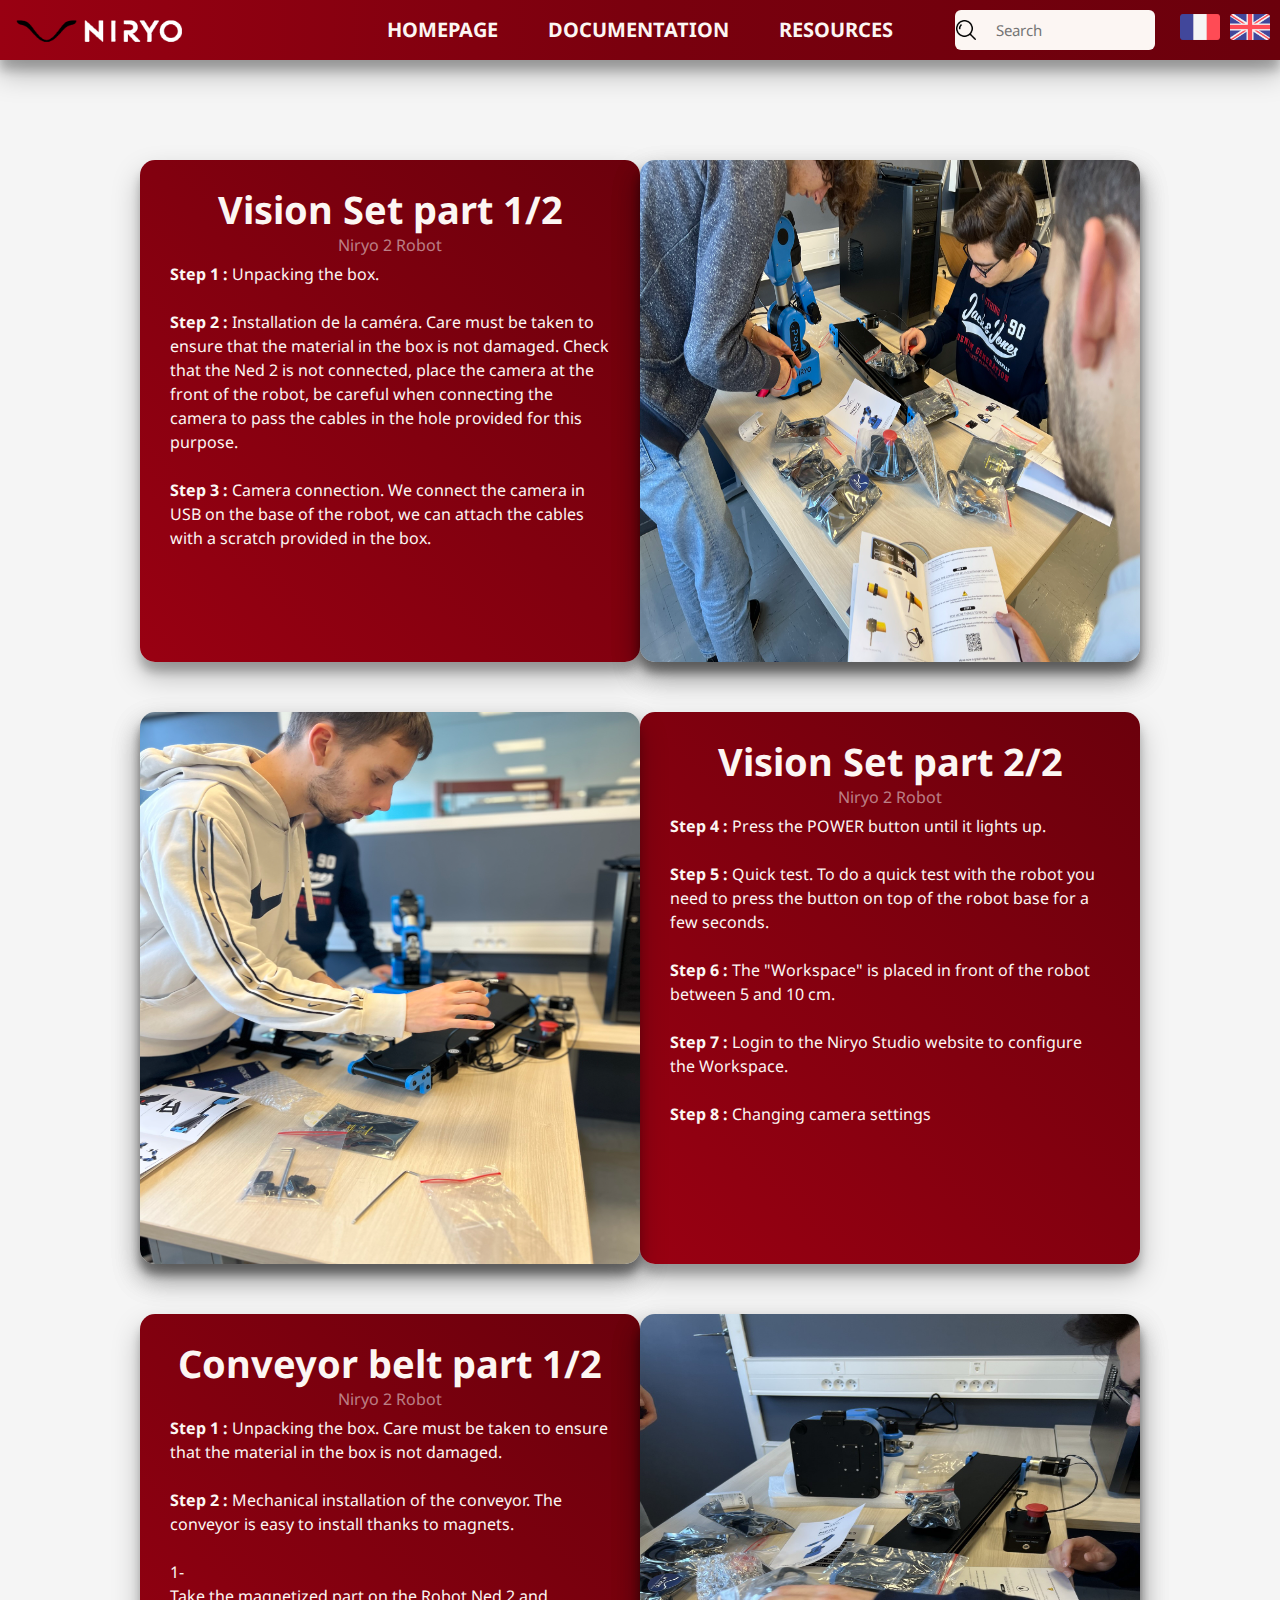
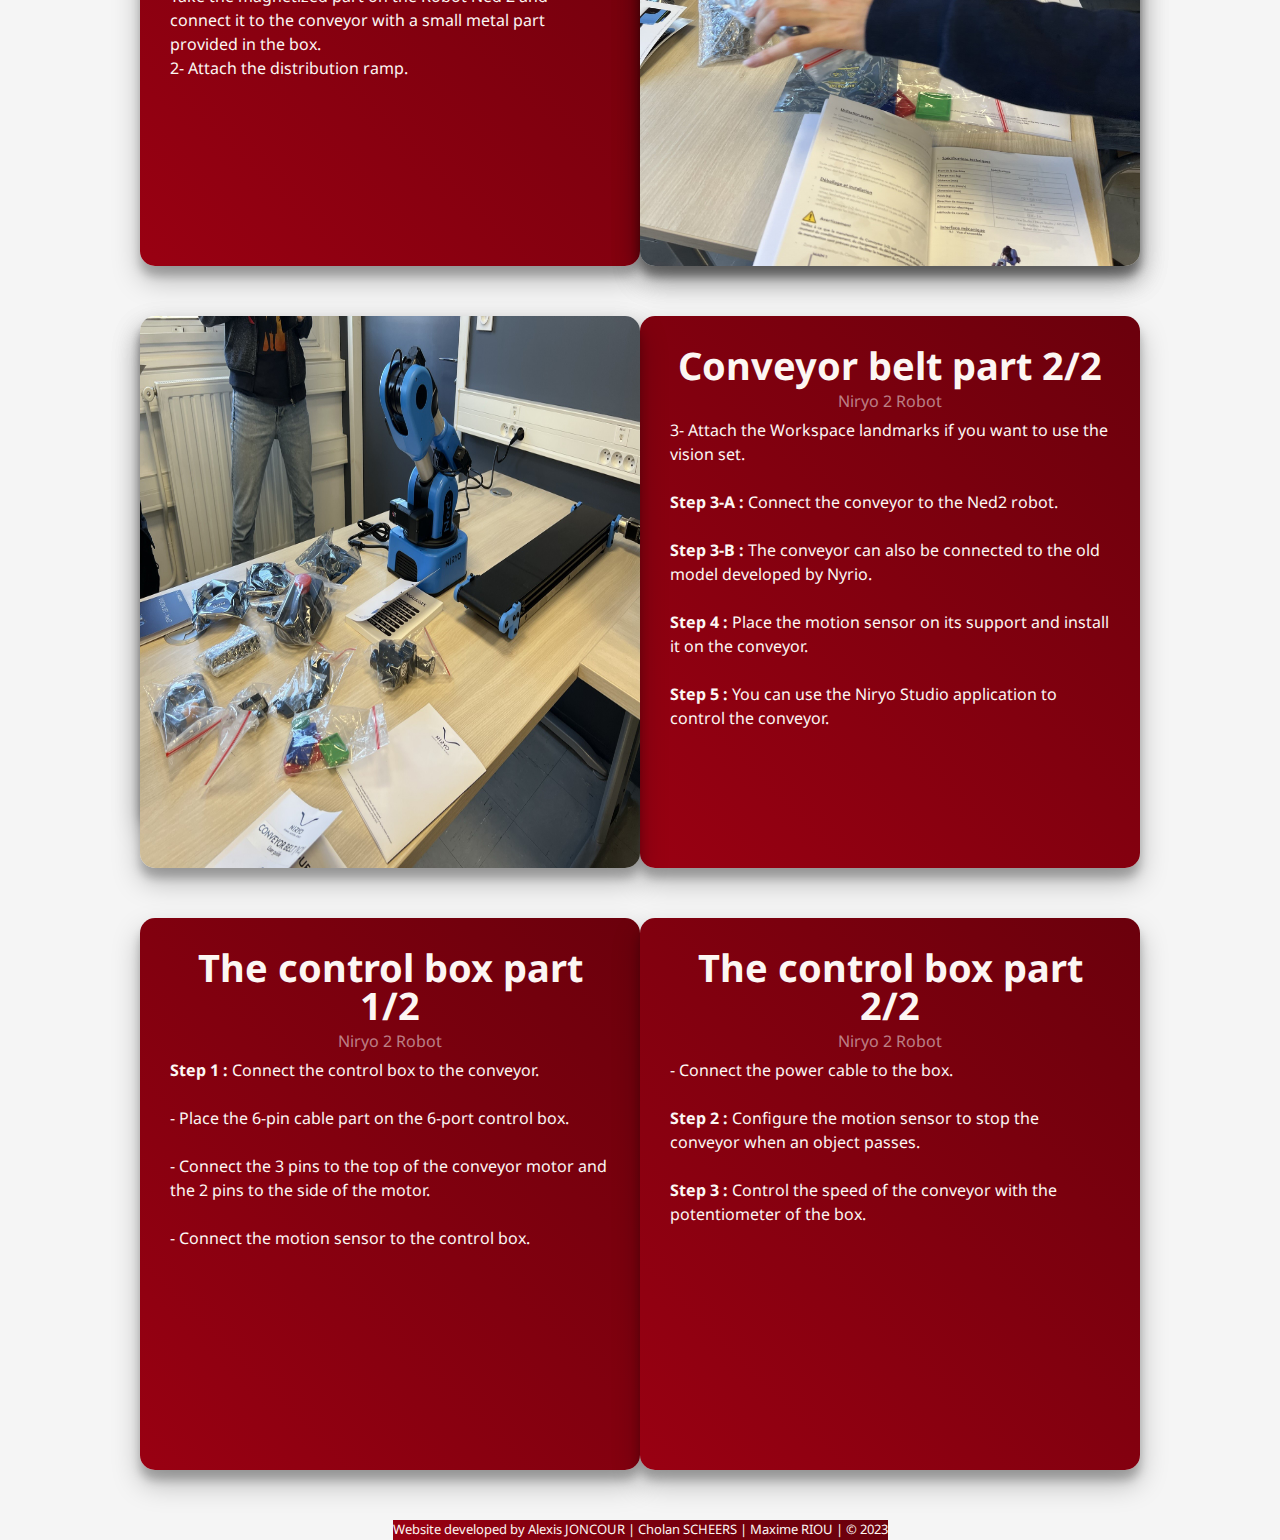
==== eng_documentation.html @ 46eecc45 "Add files via upload" ====
<!DOCTYPE html>
<html lang="en">

<head>
  <meta charset="UTF-8">
  <meta http-equiv="X-UA-Compatible" content="IE=edge">
  <meta name="viewport" content="width=device-width, initial-scale=1.0">
  <link rel="shortcut icon" href="assets/icons/bras-robotise.png">
  <link href="style2.css" rel="stylesheet" type="text/css" />
  <script src="script.js" async></script>
  <title>Documentation | Nyrio Ned²</title>
</head>

<body>

  <!-- Barre de Navigation -->
  <div class="nav-container">
    <a href="eng_accueil.html"><img class="navbar-logo" src="assets/icons/logo-niryo-noir.png"></a>

    <!-- Menu Burger -->
    <div class="navbar-burger-items" id="burger-items">
      <ul>
        <li>
          <a href="eng_accueil.html" class="burger-btn">Homepage</a>
        </li>
        <li>
          <a href="eng_documentation.html" class="burger-btn">Documentation</a>
        </li>
        <li>
          <a href="eng_informations.html" class="burger-btn">Resources</a>
        </li>
        <li>
          <a href="documentation.html"><img src="assets/icons/flag-fr.png" class="flag-unit"></a>
          <a href="eng_documentation.html"><img src="assets/icons/flag-uk.png" class="flag-unit"></a>
        </li>
      </ul>
    </div>

    <div class="navbar-burger">

      <label class="burger" for="button-burger"><img src="assets/icons/menu.png" class="img-burger"></label>
      <button id="button-burger" onclick="burgerclic()"></button>

    </div>

    <nav class="navbar-items">
      <ul>
        <li class="button-nav">
          <a href="eng_accueil.html">Homepage</a>
        </li>
        <li class="button-nav">
          <a href="eng_documentation.html">Documentation</a>
        </li>
        <li class="button-nav">
          <a href="eng_informations.html">Resources</a>

        </li>
      </ul>
    </nav>

    <div class="navbar-search">
      <input type="search" placeholder="Search" class="navbar-search">

      <div class="flags">
        <a href="documentation.html"><img src="assets/icons/flag-fr.png" class="flag-unit"></a>
        <a href="eng_documentation.html"><img src="assets/icons/flag-uk.png" class="flag-unit"></a>
      </div>
    </div>

  </div>



  <div class="parent2">
    <div class="div2_1">
      <!-- <div class="widget2"> -->
        <div class="widget-value2"><h4>Vision Set part 1/2</h4></div>
        <label class="widget-label2">Niryo 2 Robot </label>
        <div class="avatar2">
          <div>
            <p>
              <strong>Step 1 :</strong> Unpacking the box. <br><br>
              <strong>Step 2 :</strong> Installation de la caméra. Care must be taken to ensure that the material in the box is not damaged. Check that the Ned 2 is not connected, place the camera at the front of the robot, be careful when connecting the camera to pass the cables in the hole provided for this purpose. <br><br>
              <strong>Step 3 :</strong> Camera connection. We connect the camera in USB on the base of the robot, we can attach the cables with a scratch provided in the box.<br><br>
            </p>
          </div>
        </div>
      <!-- </div> -->
    </div>

    <div class="div2_2">
      <div class="container2_1">
        <img src="assets/photos/montage1.png" class="imgm1">
        <div class="overlay2_1">
          <div class="text2">Deployment of the robot hardware</div>
        </div>
      </div>
    </div>

    <div class="div2_3">
      <div class="container2_2">
        <img src="assets/photos/montage2.png" class="imgm2">
        <div class="overlay2_2">
          <div class="text2">Maxime fixing the sensors around the conveyor</div>
        </div>
      </div>
    </div>

    <div class="div2_4">
      <div class="widget2">
        <div class="widget-value2"><h4>Vision Set part 2/2</h4></div>
        <label class="widget-label2">Niryo 2 Robot </label>
        <div class="avatar2">
          <div>
            <p>
              <strong>Step 4 :</strong> Press the POWER button until it lights up. <br><br>
              <strong>Step 5 :</strong> Quick test. To do a quick test with the robot you need to press the button on top of the robot base for a few seconds. <br><br>
              <strong>Step 6 :</strong> The "Workspace" is placed in front of the robot between 5 and 10 cm.<br><br> 
              <strong>Step 7 :</strong> Login to the Niryo Studio website to configure the Workspace. <br><br> 
              <strong>Step 8 :</strong> Changing camera settings<br><br>
            </p>
          </div>
        </div>
      </div>
    </div>

    <div class="div2_5">
      <div class="widget2">
        <div class="widget-value2"><h4>Conveyor belt part 1/2</h4></div>
        <label class="widget-label2">Niryo 2 Robot </label>
        <div class="avatar2">
          <div>
            <p>
              <strong>Step 1 :</strong> Unpacking the box. Care must be taken to ensure that the material in the box is not damaged. <br><br>
              <strong>Step 2 :</strong> Mechanical installation of the conveyor. The conveyor is easy to install thanks to magnets. <br><br>
              1- <br>Take the magnetized part on the Robot Ned 2 and connect it to the conveyor with a small metal part provided in the box. <br>
              2- Attach the distribution ramp.
            </p>
          </div>
        </div>
      </div>
    </div>
 
     <div class="div2_6">
      <div class="container2_3">
        <img src="assets/photos/IMG_0251.jpg" class="imgm3">
        <div class="overlay2_3">
          <div class="text2">Alexis assembling the conveyor belt</div>
        </div>
      </div>
    </div>

    <div class="div2_7">
      <div class="container2_4">
        <img src="assets/photos/IMG_0248.jpg" class="imgm4">
        <div class="overlay2_4">
          <div class="text2">The material before assembly.</div>
        </div>
      </div>
    </div>

    <div class="div2_8">
      <div class="widget2">
        <div class="widget-value2"><h4>Conveyor belt part 2/2</h4></div>
        <label class="widget-label2">Niryo 2 Robot </label>
        <div class="avatar2">
          <div>
            <p>
             3- Attach the Workspace landmarks if you want to use the vision set.<br><br>
             <strong>Step 3-A :</strong> Connect the conveyor to the Ned2 robot.<br><br>
             <strong>Step 3-B :</strong> The conveyor can also be connected to the old model developed by Nyrio.<br><br>
             <strong>Step 4 :</strong> Place the motion sensor on its support and install it on the conveyor.<br><br>
             <strong>Step 5 :</strong> You can use the Niryo Studio application to control the conveyor.<br><br>
            </p>
          </div>
        </div>
      </div>
    </div>

    <div class="div2_9">
      <div class="widget2">
        <div class="widget-value2"><h4>The control box part 1/2</h4></div>
        <label class="widget-label2">Niryo 2 Robot </label>
        <div class="avatar2">
          <div>
            <p>
              <strong>Step 1 :</strong> Connect the control box to the conveyor.<br><br>
             - Place the 6-pin cable part on the 6-port control box.<br><br>
             - Connect the 3 pins to the top of the conveyor motor and the 2 pins to the side of the motor.<br><br>
             - Connect the motion sensor to the control box.<br><br>   
            </p>
          </div>
        </div>
      </div>
    </div>

    <div class="div2_10">
      <div class="widget2">
        <div class="widget-value2"><h4>The control box part 2/2</h4></div>
        <label class="widget-label2">Niryo 2 Robot</label>
        <div class="avatar2">
          <div>
            <p>
              - Connect the power cable to the box.<br><br> 
              <strong>Step 2 :</strong> Configure the motion sensor to stop the conveyor when an object passes.<br><br>
              <strong>Step 3 :</strong> Control the speed of the conveyor with the potentiometer of the box.<br><br>
            </p>
          </div>
        </div>
      </div>
    </div>
  </div>

</body>


<footer>
  <div class="footer-credits">
    <p>Website developed by Alexis JONCOUR | Cholan SCHEERS | Maxime RIOU | © 2023</p>
  </div>
</footer>

</html>


<script>
  window.addEventListener('load', function() {
    // Fonction pour changer la couleur de fond de .nav-container
    function changeColor() {
      var navContainer = document.querySelector('.nav-container');
      var footer = document.querySelector('.footer-credits')

      var div2_1 = document.querySelector('.div2_1')
      var div2_4 = document.querySelector('.div2_4')
      var div2_5 = document.querySelector('.div2_5')
      var div2_8 = document.querySelector('.div2_8')
      var div2_9 = document.querySelector('.div2_9')
      var div2_10 = document.querySelector('.div2_10')

      var overlay2_1 = document.querySelector('.overlay2_1')
      var overlay2_2 = document.querySelector('.overlay2_2')
      var overlay2_3 = document.querySelector('.overlay2_3')
      var overlay2_4 = document.querySelector('.overlay2_4')

      navContainer.style.background = "linear-gradient(to right, #990012, #7a000e, #6b000c)";
      footer.style.background = "linear-gradient(to right, #990012, #7a000e, #6b000c)";

      div2_1.style.background = "linear-gradient(45deg, #990012, #6b000c)";
      div2_4.style.background = "linear-gradient(45deg, #990012, #6b000c)";
      div2_5.style.background = "linear-gradient(45deg, #990012, #6b000c)";
      div2_8.style.background = "linear-gradient(45deg, #990012, #6b000c)";
      div2_9.style.background = "linear-gradient(45deg, #990012, #6b000c)";
      div2_10.style.background = "linear-gradient(45deg, #990012, #6b000c)";

      overlay2_1.style.backgroundColor = "#990012";
      overlay2_2.style.backgroundColor = "#990012";
      overlay2_3.style.backgroundColor = "#990012";
      overlay2_4.style.backgroundColor = "#990012";


      
      
    }
  
    // Appel de la fonction pour changer la couleur de fond de .nav-container
    changeColor();
  });
</script>
---- style2.css ----
@import url('https://fonts.googleapis.com/css2?family=Bitter:wght@500&family=Merriweather+Sans&family=Noto+Sans&display=swap');
@import url('https://fonts.googleapis.com/css2?family=Libre+Franklin:wght@500&display=swap');

/*==== PRINCIPALE ====*/
*, ::before, ::after { /* modification margin et padding par défaut de la page pour éviter des pbs au niveau des width et height */
    box-sizing: border-box;
    margin: 0;
    padding: 0;
    font-family: 'Noto Sans', sans-serif;
}

:root {
    --fluid-width: calc(100vw - 3rem);
    --hauteur-menu: 60px;
}

html {
    scroll-behavior: smooth; /* Animation de scroll plus propre */
    background-color:#FCF6F3;
}

/*==== BARRE DE NAVIGATION  ====*/

.nav-container {
    height: 60px; 
    width: 100%; 
    display: flex;
    justify-content: space-between;
    align-items: center;
    background: linear-gradient(to left, #001952, #043775, #12769E);
    box-shadow: rgba(0, 0, 0, 0.25) 0px 14px 28px, rgba(0, 0, 0, 0.22) 0px 10px 10px;
    transition: height 0.3s ease;
}

nav ul{
    display: flex;
    list-style: none;
    gap: 50px;
}
/*Div Logo*/
.navbar-logo{
    height: 200px;
    display: flex;
    justify-content: start;
    padding: 15px;
}

/*Div Navbar*/
.navbar-items{
    display: flex;
    justify-content: center;
    text-decoration: none;
}
.button-nav a {
    font-weight: bold;
    font-size: 20px;
    color: #FCF6F3;
    text-transform: uppercase;
    text-decoration: none;
}
.button-nav:hover { 
    transition: all 0.2s ease-in-out;
    opacity: 0.7;
}

/*Div Search + Flags*/
.flags{
    display: flex;
    margin-right: 5px;
}
.flag-unit{
    height: 40px;
    margin: 5px;
    cursor: pointer;
}

.navbar-search{
    display: flex;
    justify-content: end;
    align-items: center;
    gap: 20px;
}

/*Barre de Recherche*/
.navbar-search {
    border: 0;
    height: 40px;
    background-repeat: no-repeat;
    border-radius: 6px;
    padding-left: 20px;
    width: 200px;
    font-size: 18px;
}

input[type="search"] {
    display: block;
    margin: 0;
    padding: 9px 4px 9px 40px;
    font-size: 15px;
    color: inherit;
    border: 1px solid transparent;
    border-radius: inherit;
    background: #FCF6F3 url("assets/icons/search.png") bottom center no-repeat;
    background-position: left;
    background-size: 20px;
}


/*==== MENU BURGER ====*/

.navbar-burger-items{
    display: none;
    justify-content: center;
    flex-direction: row;
    font-size: 30px;
}

.navbar-burger-items ul{
    list-style: none;
    gap: 50px;
    text-decoration: none;
    text-align: center;
}

.navbar-burger-items a{
    font-weight: bold;
    font-size: 40px;
    color: #FCF6F3;
    text-transform: uppercase;
    text-decoration: none;
}

.burger-btn:hover { 
    transition: all 0.2s ease-in-out;
    opacity: 0.7;
}

.navbar-burger{
    display: flex;
    flex-direction: column;
    text-decoration: none;
}

#button-burger {display:none;}

.img-burger{
    display: flex;
    cursor: pointer;
    justify-content: center;
    overflow: visible;
    width: 60px;
    padding: 5px;
}

.img-burger:hover{
    transition: all 0.15s ease-in-out;
    opacity: 0.5;
}




body {
    place-items: center;
    font-family: "Euclid Circular A";
    line-height: 1.5;
    background: whitesmoke;
    
}

button {
    border: 0;
}

.widget-value2 {
    font-size: 38px;
    line-height: 1;
}

.widget-label2 {
    display: block;
    color: rgba(255, 255, 255, 0.5);
    padding-bottom: 20px;
}

.avatar2 {
    display: flex;
}
h4 {
    text-align: center;
}

.parent2 label{
    padding: 5px;
    text-align: center;
}

/* Grid CSS en dessous */
.parent2 {
    display: grid;
    grid-template-columns: repeat(2, 1fr);
    grid-template-rows: repeat(5, 1fr);
    grid-column-gap: 0px;
    grid-row-gap: 50px;
    padding: 50px;
    color: #FCF6F3;
    }

    .div2_1 { 
        grid-area: 1 / 1 / 2 / 2; 
        background: linear-gradient(45deg, #12769E, #001952   );
        padding: 30px;
        width: 500px;
        height: 502px;
        border-radius: 15px;
        margin-left: auto;
        margin-right: auto;
        margin-top: 50px;
        box-shadow: rgba(0, 0, 0, 0.25) 0px 14px 28px, rgba(0, 0, 0, 0.22) 0px 10px 10px;
    }
    .div2_2 { 
        grid-area: 1 / 2 / 2 / 3;
        padding: auto;
        width: 500px;
        height: 502px;
        border-radius: 15px;
        margin-left: auto;
        margin-right: auto;
        margin-top: 50px;
        box-shadow: rgba(0, 0, 0, 0.25) 0px 14px 28px, rgba(0, 0, 0, 0.22) 0px 10px 10px;
     }
    .div2_3 {
        grid-area: 2 / 1 / 3 / 2; 
        width: 500px;
        height: 552px;
        border-radius: 15px;
        margin-left: auto;
        margin-right: auto;
        margin-top: auto;
        box-shadow: rgba(0, 0, 0, 0.25) 0px 14px 28px, rgba(0, 0, 0, 0.22) 0px 10px 10px;
        }
    .div2_4 {
        grid-area: 2 / 2 / 3 / 3;
        background: linear-gradient(45deg, #12769E, #001952   );
        padding: 30px;
        width: 500px;
        height: 552px;
        border-radius: 15px;
        margin-left: auto;
        margin-right: auto;
        margin-top: auto;
        box-shadow: rgba(0, 0, 0, 0.25) 0px 14px 28px, rgba(0, 0, 0, 0.22) 0px 10px 10px;
         }
    .div2_5 { 
        grid-area: 3 / 1 / 4 / 2; 
        background: linear-gradient(45deg, #12769E, #001952   );
        padding: 30px;
        width: 500px;
        height: 552px;
        border-radius: 15px;
        margin-left: auto;
        margin-right: auto;
        box-shadow: rgba(0, 0, 0, 0.25) 0px 14px 28px, rgba(0, 0, 0, 0.22) 0px 10px 10px;
    }
    .div2_6 { 
        grid-area: 3 / 2 / 4 / 3;
        width: 500px;
        height: 552px;
        border-radius: 15px;
        margin-left: auto;
        margin-right: auto;
        box-shadow: rgba(0, 0, 0, 0.25) 0px 14px 28px, rgba(0, 0, 0, 0.22) 0px 10px 10px;
    }
    .div2_7 { 
        grid-area: 4 / 1 / 5 / 2;
        width: 500px;
        height: 502px;
        border-radius: 15px;
        margin-left: auto;
        margin-right: auto;
        box-shadow: rgba(0, 0, 0, 0.25) 0px 14px 28px, rgba(0, 0, 0, 0.22) 0px 10px 10px;
     }
    .div2_8 { 
        grid-area: 4 / 2 / 5 / 3; 
        background: linear-gradient(45deg, #12769E, #001952   );
        padding: 30px;
        width: 500px;
        height: 552px;
        border-radius: 15px;
        margin-left: auto;
        margin-right: auto;
        box-shadow: rgba(0, 0, 0, 0.25) 0px 14px 28px, rgba(0, 0, 0, 0.22) 0px 10px 10px;
    }
    .div2_9 { 
        grid-area: 5 / 1 / 6 / 2;
        background: linear-gradient(45deg, #12769E, #001952   );
        padding: 30px;
        width: 500px;
        border-radius: 15px;
        margin-left: auto;
        margin-right: auto;
        box-shadow: rgba(0, 0, 0, 0.25) 0px 14px 28px, rgba(0, 0, 0, 0.22) 0px 10px 10px;
     }
    .div2_10 { 
        grid-area: 5 / 2 / 6 / 3;
        background: linear-gradient(45deg, #12769E, #001952   );
        padding: 30px;
        width: 500px;
        border-radius: 15px;
        margin-left: auto;
        margin-right: auto;
        box-shadow: rgba(0, 0, 0, 0.25) 0px 14px 28px, rgba(0, 0, 0, 0.22) 0px 10px 10px;
    }


/* Fin de Grid*/ 
.imgm1 {
    display: block;
    margin-left: auto;
    margin-right: auto;
    margin-top: auto;
    width: 500px;
    height: 502px;
    border-radius: 15px;
    box-shadow: rgba(0, 0, 0, 0.25) 0px 14px 28px, rgba(0, 0, 0, 0.22) 0px 10px 10px;
    
}

.imgm2 {
    display: block;
    margin-left: auto;
    margin-right: auto;
    margin-bottom: auto;
    margin-top: auto;
    width: 500px;
    height: 552px;
    border-radius: 15px;
    box-shadow: rgba(0, 0, 0, 0.25) 0px 14px 28px, rgba(0, 0, 0, 0.22) 0px 10px 10px;
}

.imgm3 {
    display: block;
    margin-left: auto;
    margin-right: auto;
    margin-top: auto;
    width: 500px;
    height: 552px;
    border-radius: 15px;
    box-shadow: rgba(0, 0, 0, 0.25) 0px 14px 28px, rgba(0, 0, 0, 0.22) 0px 10px 10px;
    
}

.imgm4 {
    display: block;
    margin-left: auto;
    margin-right: auto;
    margin-top: auto;
    width: 500px;
    height: 552px;
    border-radius: 15px;
    box-shadow: rgba(0, 0, 0, 0.25) 0px 14px 28px, rgba(0, 0, 0, 0.22) 0px 10px 10px;
    
}

.container2_1 {
    position: relative;
    width: 100%;
}
.container2_2 {
    position: relative;
    width: 100%;
}
.container2_3 {
    position: relative;
    width: 100%;
}
.container2_4 {
    position: relative;
    width: 100%;
}

.overlay2_1 {
    position: absolute;
    margin-left: auto;
    margin-right: auto;
    top: 0;
    bottom: 0;
    left: 0;
    right: 0;
    width: 500px;
    height: 502px;
    opacity: 0;
    transition: .5s ease;
    background-color: #12769E;
    border-radius: 15px;
}
.overlay2_2 {
    position: absolute;
    margin-left: auto;
    margin-right: auto;
    top: 0;
    bottom: 0;
    left: 0;
    right: 0;
    width: 500px;
    height: 552px;
    opacity: 0;
    transition: .5s ease;
    background-color: #12769E;
    border-radius: 15px;
}

.overlay2_3 {
    position: absolute;
    margin-left: auto;
    margin-right: auto;
    top: 0;
    bottom: 0;
    left: 0;
    right: 0;
    width: 500px;
    height: 552px;
    opacity: 0;
    transition: .5s ease;
    background-color: #12769E;
    border-radius: 15px;
}

.overlay2_4 {
    position: absolute;
    margin-left: auto;
    margin-right: auto;
    top: 0;
    bottom: 0;
    left: 0;
    right: 0;
    width: 500px;
    height: 552px;
    opacity: 0;
    transition: .5s ease;
    background-color: #12769E;
    border-radius: 15px;
}

.container2_1:hover .overlay2_1 {
    opacity: 0.70;
}
.container2_2:hover .overlay2_2 {
    opacity: 0.70;
}
.container2_3:hover .overlay2_3 {
    opacity: 0.70;
}
.container2_4:hover .overlay2_4 {
    opacity: 0.70;
}


.text2 {
    text-align: center;
    font-size: 20px;
    position: absolute;
    top: 50%;
    left: 50%;
    transform: translate(-50%, -50%);
    -ms-transform: translate(-50%, -50%);
    
}

/* Footer */
.footer-credits{
    font-size: 13px;
    text-align: center;
    color:#FCF6F3;
    width: 100%;
    background: linear-gradient(to left, #001952, #043775, #12769E);
}


/* === RESPONSIVE === */

/* = Petit Ecran = */
@media only screen and (max-width: 1208px) {
    .img-burger {
        display: flex;
    }
    .navbar-burger-items{
        display: none;
    }

    .navbar-items {
        display: none;
    }
    .navbar-search {
        display: none;
    }

    .parent2 {display: flex;flex-direction: column;}
    .div2_2 {display: none;}
    .div2_3 {display: none;}
    .div2_6 {display: none;}
    .div2_7 {display: none;}

    .div2_1 {
        width: 40%;
        height: 5%;
    }
    .div2_4 {
        width: 40%;
        height: 5%;}
    .div2_5 {
        width: 40%;
        height: 5%;}
    .div2_8 {
        width: 40%;
        height: 5%;}
    .div2_9 {
        width: 40%;
        height: 5%;}
    .div2_10 {
        width: 40%;
        height: 5%;}

}

/* = Ecran Pc Portable 1920 x 1080 = */

@media only screen and (min-width: 1208px) {
    .nav-container {
        display: flex;
        justify-content: space-between;
        height: 60px;
    }
    .navbar-items {
        width: 28vw;
    }
    .navbar-burger{
        display: none;
    }
    .navbar-burger-items{
        display: none
    }
    .img-burger {
        display: none;
    }
}

/* = Ecran Télé iiyama 3800 x 2160 = */
@media only screen and (min-width: 3800px) {
    .nav-container {
        display: flex;
        justify-content: space-between;
        width: 200%;
    }
    .navbar-items {
        display: flex;
        justify-content: space-between;
    }
    .navbar-burger{
        display: none;
    }
    .navbar-burger-items{
        display: none
    }
    .img-burger {
        display: none;
    }
}
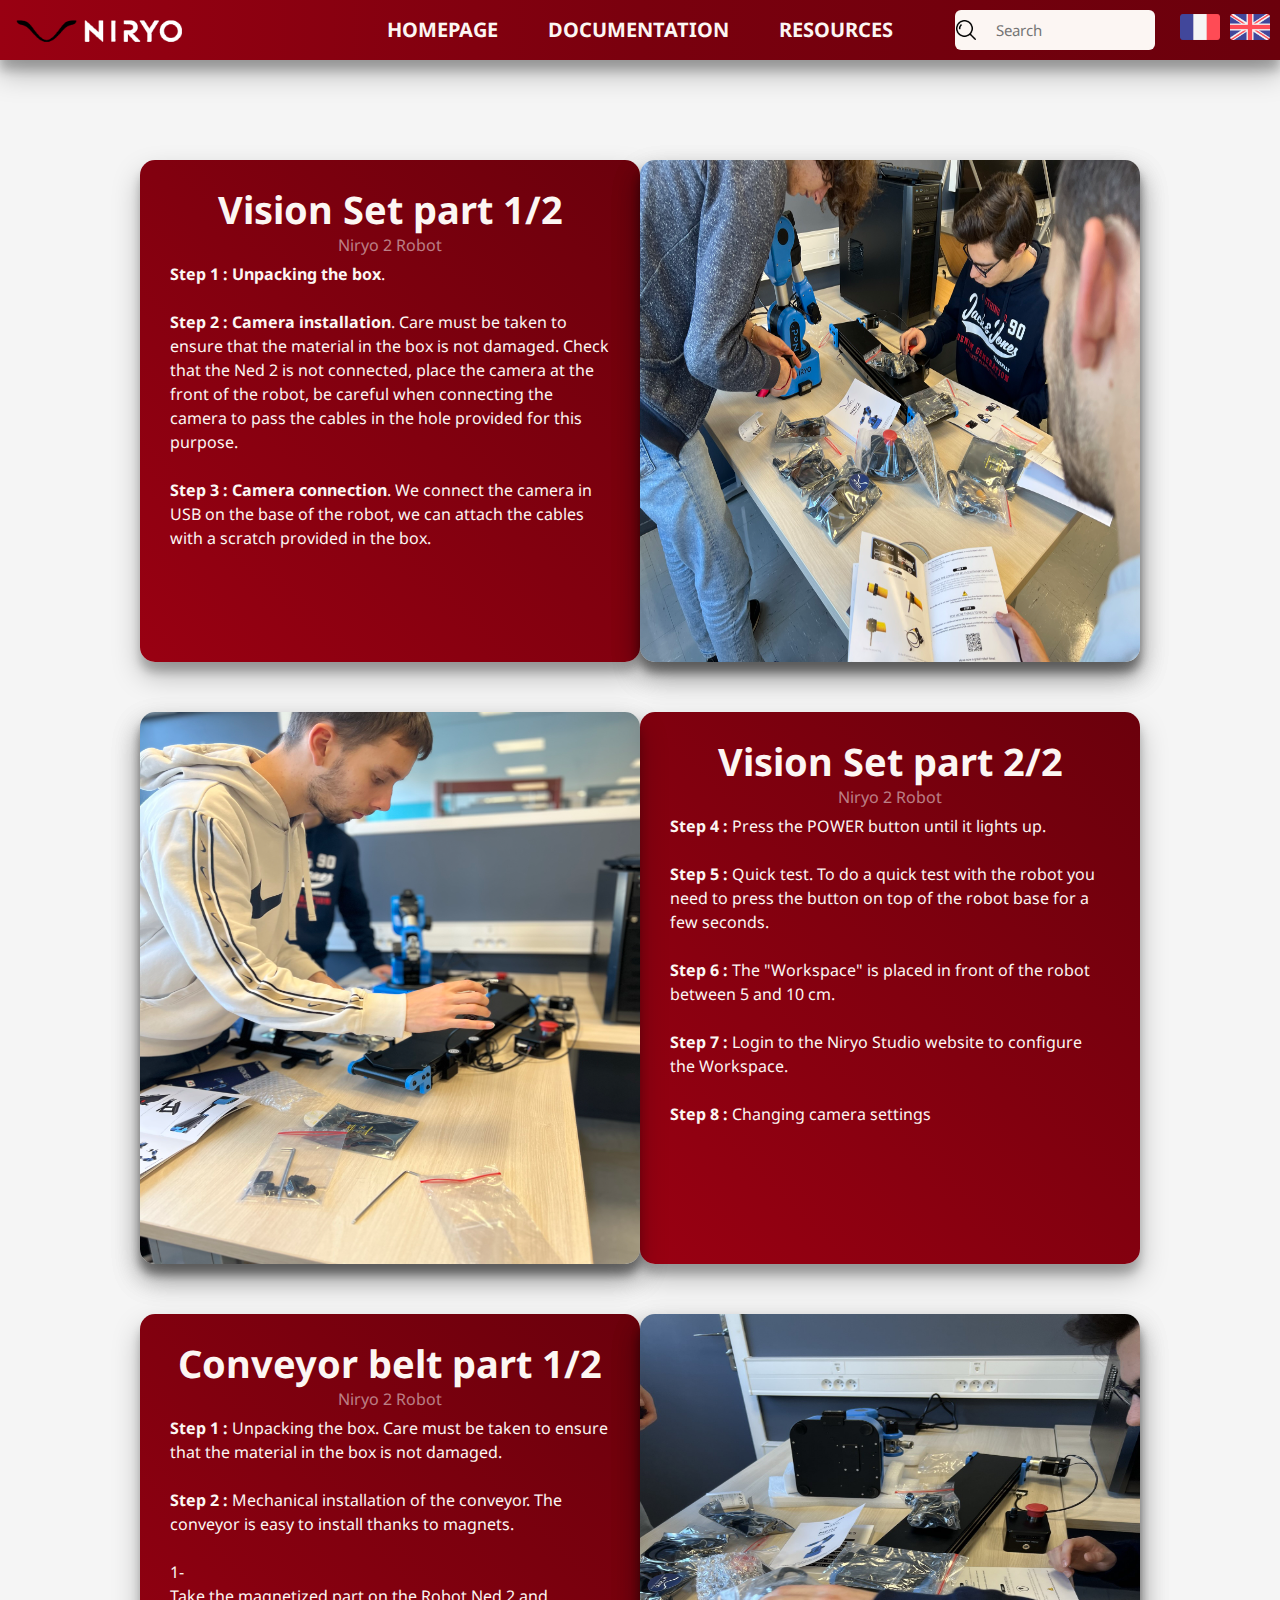
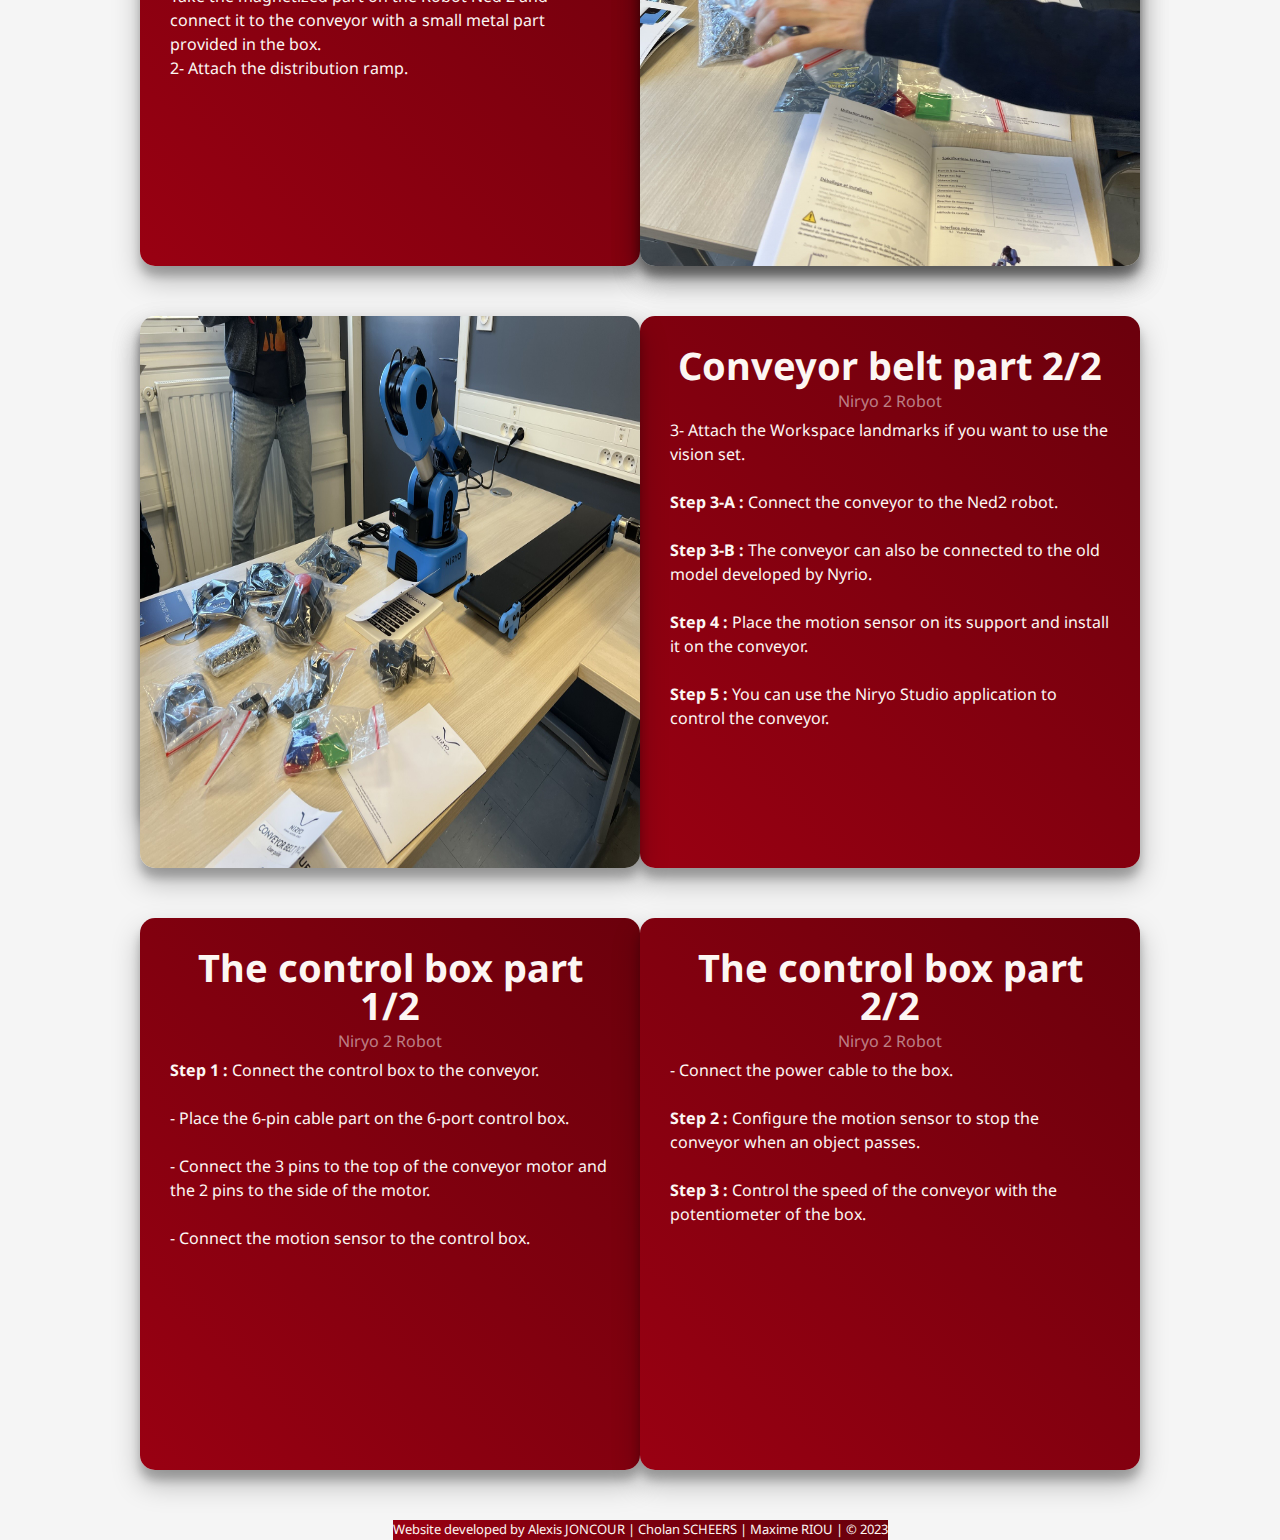
==== commit ea42fa6f: "Update eng_documentation.html" ====
--- a/eng_documentation.html
+++ b/eng_documentation.html
@@ -79,9 +79,9 @@
         <div class="avatar2">
           <div>
             <p>
-              <strong>Step 1 :</strong> Unpacking the box. <br><br>
-              <strong>Step 2 :</strong> Installation de la caméra. Care must be taken to ensure that the material in the box is not damaged. Check that the Ned 2 is not connected, place the camera at the front of the robot, be careful when connecting the camera to pass the cables in the hole provided for this purpose. <br><br>
-              <strong>Step 3 :</strong> Camera connection. We connect the camera in USB on the base of the robot, we can attach the cables with a scratch provided in the box.<br><br>
+              <strong>Step 1 : Unpacking the box</strong>. <br><br>
+              <strong>Step 2 : Camera installation</strong>. Care must be taken to ensure that the material in the box is not damaged. Check that the Ned 2 is not connected, place the camera at the front of the robot, be careful when connecting the camera to pass the cables in the hole provided for this purpose. <br><br>
+              <strong>Step 3 : Camera connection</strong>. We connect the camera in USB on the base of the robot, we can attach the cables with a scratch provided in the box.<br><br>
             </p>
           </div>
         </div>
